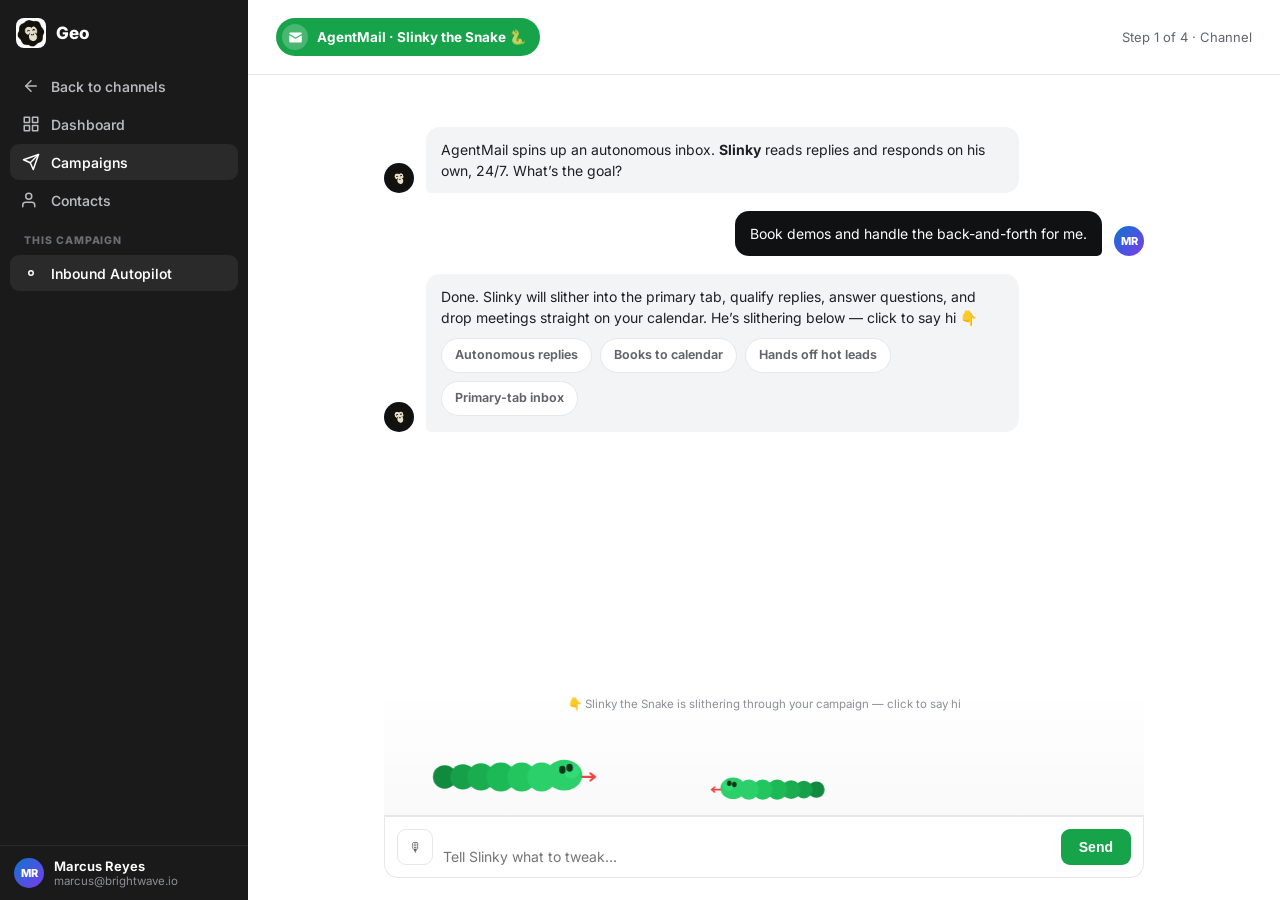
==== campaign-agentmail.html @ 087fc35e "Channel Critters — animal-per-channel outreach UI concept Pure HTML/CSS/SVG/JS prototype. Each outre" ====
<!DOCTYPE html>
<html lang="en">
<head>
<meta charset="UTF-8"><meta name="viewport" content="width=device-width,initial-scale=1">
<title>AgentMail campaign — Geodo</title>
<link rel="icon" href="assets/geodo-logo.png">
<link rel="preconnect" href="https://fonts.googleapis.com"><link rel="preconnect" href="https://fonts.gstatic.com" crossorigin>
<link href="https://fonts.googleapis.com/css2?family=Inter:wght@400;500;600;700;800;900&display=swap" rel="stylesheet">
<link rel="stylesheet" href="app.css">
</head>
<body data-channel="agentmail">
<div class="app">
  <aside class="sidebar">
    <div class="sb-top"><div class="sb-logo"><img src="assets/geodo-logo.png" alt="Geo"></div><div class="sb-brand">Geo</div></div>
    <nav class="sb-nav">
      <a class="sb-link" href="channels.html"><svg viewBox="0 0 24 24"><line x1="19" y1="12" x2="5" y2="12"/><polyline points="12 19 5 12 12 5"/></svg>Back to channels</a>
      <div class="sb-link"><svg viewBox="0 0 24 24"><rect x="3" y="3" width="7" height="7"/><rect x="14" y="3" width="7" height="7"/><rect x="14" y="14" width="7" height="7"/><rect x="3" y="14" width="7" height="7"/></svg>Dashboard</div>
      <div class="sb-link active"><svg viewBox="0 0 24 24"><line x1="22" y1="2" x2="11" y2="13"/><polygon points="22 2 15 22 11 13 2 9 22 2"/></svg>Campaigns</div>
      <div class="sb-link"><svg viewBox="0 0 24 24"><path d="M17 21v-2a4 4 0 0 0-4-4H5a4 4 0 0 0-4 4v2"/><circle cx="9" cy="7" r="4"/></svg>Contacts</div>
      <div class="sb-sec">This campaign</div>
      <div class="sb-link active"><svg viewBox="0 0 24 24"><circle cx="12" cy="12" r="3"/></svg>Inbound Autopilot</div>
    </nav>
    <div class="sb-bottom"><div class="sb-av">MR</div><div class="sb-user"><b>Marcus Reyes</b><span>marcus@brightwave.io</span></div></div>
  </aside>

  <main class="main">
    <div class="topbar">
      <span class="chan-pill" id="pill"><span class="dot"><svg viewBox="0 0 24 24"><path d="M2 5.5A1.5 1.5 0 0 1 3.5 4h17A1.5 1.5 0 0 1 22 5.5v.4l-10 6.1L2 5.9v-.4zM2 8.2V18.5A1.5 1.5 0 0 0 3.5 20h17a1.5 1.5 0 0 0 1.5-1.5V8.2l-9.48 5.78a1 1 0 0 1-1.04 0z"/></svg></span>AgentMail · Slinky the Snake 🐍</span>
      <div class="sub" style="margin-left:auto">Step 1 of 4 · Channel</div>
    </div>

    <div class="content" style="display:flex;flex-direction:column;padding-bottom:0">
      <div class="builder">
        <div class="chat" id="chat">
          <div class="msg geo"><div class="who"><img src="assets/geodo-logo.png"></div><div class="bubble">AgentMail spins up an autonomous inbox. <b>Slinky</b> reads replies and responds on his own, 24/7. What’s the goal?</div></div>
          <div class="msg me"><div class="who">MR</div><div class="bubble">Book demos and handle the back-and-forth for me.</div></div>
          <div class="msg geo"><div class="who"><img src="assets/geodo-logo.png"></div><div class="bubble">Done. Slinky will slither into the primary tab, qualify replies, answer questions, and drop meetings straight on your calendar. He’s slithering below — click to say hi 👇
            <div class="chips"><span class="chip">Autonomous replies</span><span class="chip">Books to calendar</span><span class="chip">Hands off hot leads</span><span class="chip">Primary-tab inbox</span></div>
          </div></div>
        </div>

        <div class="floor-wrap">
          <div class="critter-floor" id="floor"><div class="floor-hint">👇 Slinky the Snake is slithering through your campaign — click to say hi</div></div>
        </div>
        <div class="composer">
          <button class="mic">🎙</button>
          <textarea rows="1" placeholder="Tell Slinky what to tweak…"></textarea>
          <button class="send" id="send">Send</button>
        </div>
      </div>
    </div>
  </main>
</div>

<script src="critters.js"></script>
<script src="page-init.js"></script>
</body>
</html>
---- app.css ----
/* ═══ Geodo Critters demo — shared chrome + critter animation ═══ */
:root{
  --bg:#f0f0f3; --surface:#fff; --ink:#1c2024; --ink-2:#60646c; --ink-3:#8b8f97;
  --border:#e6e7eb; --sidebar:#1a1a1a; --sidebar-2:#2a2a2a;
  --radius:16px; --shadow:rgba(17,24,39,.06) 0 4px 16px, rgba(17,24,39,.04) 0 1px 3px;
  --shadow-h:rgba(17,24,39,.12) 0 18px 44px, rgba(17,24,39,.08) 0 3px 10px;
  --font:'Inter',-apple-system,BlinkMacSystemFont,system-ui,sans-serif;
}
*{margin:0;padding:0;box-sizing:border-box}
html,body{height:100%}
body{font-family:var(--font);background:var(--bg);color:var(--ink);-webkit-font-smoothing:antialiased}
a{color:inherit;text-decoration:none}

/* ── Layout ── */
.app{display:flex;height:100vh;width:100vw;overflow:hidden}
.sidebar{width:248px;min-width:248px;background:var(--sidebar);color:#e0e0e0;display:flex;flex-direction:column;flex-shrink:0}
.sb-top{display:flex;align-items:center;gap:10px;padding:18px 16px 14px}
.sb-logo{width:30px;height:30px;border-radius:8px;overflow:hidden;background:#fff;flex-shrink:0}
.sb-logo img{width:100%;height:100%;object-fit:contain}
.sb-brand{font-weight:800;font-size:17px;color:#fff}
.sb-nav{padding:6px 10px;display:flex;flex-direction:column;gap:2px;flex:1;overflow:auto}
.sb-link{display:flex;align-items:center;gap:11px;padding:9px 12px;border-radius:9px;color:#b8babf;font-size:14px;font-weight:550;cursor:pointer;transition:.15s}
.sb-link svg{width:18px;height:18px;stroke:currentColor;fill:none;stroke-width:2;stroke-linecap:round;stroke-linejoin:round}
.sb-link:hover{background:#242424;color:#fff}
.sb-link.active{background:var(--sidebar-2);color:#fff}
.sb-sec{font-size:10.5px;font-weight:800;letter-spacing:.09em;text-transform:uppercase;color:#6a6d72;padding:14px 14px 6px}
.sb-bottom{margin-top:auto;border-top:1px solid #2a2a2a;padding:12px 14px;display:flex;align-items:center;gap:10px}
.sb-av{width:30px;height:30px;border-radius:50%;background:linear-gradient(135deg,#0d74ce,#7c3aed);color:#fff;display:flex;align-items:center;justify-content:center;font-size:11px;font-weight:800}
.sb-user{min-width:0}
.sb-user b{display:block;font-size:13px;color:#fff;font-weight:650}
.sb-user span{display:block;font-size:11.5px;color:#8b8f97;overflow:hidden;text-overflow:ellipsis;white-space:nowrap}

.main{flex:1;display:flex;flex-direction:column;overflow:hidden;background:var(--surface)}
.topbar{display:flex;align-items:center;gap:14px;padding:18px 28px;border-bottom:1px solid var(--border)}
.topbar h1{font-size:20px;font-weight:800;letter-spacing:-.02em}
.topbar .sub{font-size:13px;color:var(--ink-2)}
.content{flex:1;overflow:auto;padding:26px 28px 0}

/* ── Stepper ── */
.stepper{display:flex;align-items:center;gap:8px;margin-bottom:22px}
.step{display:flex;align-items:center;gap:8px;background:#fff;border:1px solid var(--border);border-radius:9999px;padding:7px 14px;font-size:13px;font-weight:650;color:var(--ink-3)}
.step .num{width:20px;height:20px;border-radius:50%;background:#eceef1;color:var(--ink-2);display:flex;align-items:center;justify-content:center;font-size:11px;font-weight:800}
.step.active{background:#101113;border-color:#101113;color:#fff}
.step.active .num{background:#fff;color:#101113}
.step.done{color:#16a34a;border-color:#bbf0cd;background:#f0fdf4}
.step.done .num{background:#16a34a;color:#fff}
.step-sep{width:18px;height:2px;background:var(--border);border-radius:2px}

/* ── Channel grid ── */
.grid{display:grid;grid-template-columns:repeat(auto-fill,minmax(248px,1fr));gap:26px 20px;padding-top:30px;padding-bottom:48px}
.chan-card{position:relative;background:var(--surface);border:1px solid var(--border);border-radius:var(--radius);padding:22px 20px 20px;box-shadow:var(--shadow);transition:transform .18s ease,box-shadow .18s ease,border-color .18s;cursor:pointer;overflow:visible}
.chan-card:hover{transform:translateY(-4px);box-shadow:var(--shadow-h)}
.chan-perch{position:absolute;top:-58px;left:50%;transform:translateX(-50%);width:128px;height:96px;display:flex;align-items:flex-end;justify-content:center;pointer-events:auto;z-index:2}
.chan-head{display:flex;align-items:center;gap:10px;margin-top:8px}
.chan-badge{width:34px;height:34px;border-radius:9px;display:flex;align-items:center;justify-content:center;color:#fff;flex-shrink:0}
.chan-badge svg{width:19px;height:19px;fill:#fff}
.chan-card h3{font-size:16px;font-weight:750}
.chan-card .mascot{font-size:12px;font-weight:600;color:var(--ink-3);margin-top:1px}
.chan-card p{font-size:13px;color:var(--ink-2);line-height:1.45;margin:12px 0 16px;min-height:38px}
.chan-go{display:inline-flex;align-items:center;gap:6px;font-size:13px;font-weight:750;padding:8px 14px;border-radius:9px;color:#fff}
.chan-meta{position:absolute;top:16px;right:16px;font-size:11px;font-weight:700;color:var(--ink-3);background:#f3f4f6;border-radius:9999px;padding:4px 9px}

/* ── Campaign builder (chat) ── */
.builder{display:flex;flex-direction:column;height:100%}
.chan-pill{display:inline-flex;align-items:center;gap:9px;padding:6px 14px 6px 6px;border-radius:9999px;color:#fff;font-weight:700;font-size:13.5px}
.chan-pill .dot{width:26px;height:26px;border-radius:9999px;background:rgba(255,255,255,.22);display:flex;align-items:center;justify-content:center}
.chan-pill .dot svg{width:15px;height:15px;fill:#fff}
.chat{flex:1;overflow:auto;padding:8px 0 6px;max-width:760px;margin:0 auto;width:100%}
.msg{display:flex;gap:12px;margin:18px 0;align-items:flex-end}
.msg .who{width:30px;height:30px;border-radius:50%;flex-shrink:0;display:flex;align-items:center;justify-content:center;font-size:11px;font-weight:800;overflow:hidden}
.msg .who img{width:100%;height:100%;object-fit:cover}
.bubble{padding:12px 15px;border-radius:14px;font-size:14px;line-height:1.5;max-width:78%}
.msg.geo .who{background:#101113}
.msg.geo .who img{padding:4px}
.msg.geo .bubble{background:#f3f4f6;color:#1c2024;border-bottom-left-radius:5px}
.msg.me{flex-direction:row-reverse}
.msg.me .who{background:linear-gradient(135deg,#0d74ce,#7c3aed);color:#fff}
.msg.me .bubble{background:#101113;color:#fff;border-bottom-right-radius:5px}
.chips{display:flex;flex-wrap:wrap;gap:8px;margin:10px 0 4px}
.chip{font-size:12.5px;font-weight:650;border:1px solid var(--border);border-radius:9999px;padding:7px 13px;background:#fff;color:var(--ink-2)}

/* ── Critter floor above composer ── */
.floor-wrap{max-width:760px;margin:0 auto;width:100%}
.critter-floor{position:relative;height:128px;border-radius:14px 14px 0 0;
  background:linear-gradient(180deg,transparent,rgba(0,0,0,.025));overflow:hidden}
.critter-floor::after{content:"";position:absolute;left:0;right:0;bottom:0;height:2px;background:var(--border)}
.floor-hint{position:absolute;top:8px;left:0;right:0;text-align:center;font-size:11.5px;color:var(--ink-3);pointer-events:none}
.composer{max-width:760px;margin:0 auto 22px;width:100%;display:flex;gap:10px;align-items:flex-end;
  border:1px solid var(--border);border-top:0;border-radius:0 0 14px 14px;padding:12px;background:#fff}
.composer textarea{flex:1;border:0;resize:none;font:inherit;font-size:14px;outline:none;max-height:90px}
.composer .mic{width:36px;height:36px;border-radius:9px;border:1px solid var(--border);background:#fff;color:var(--ink-2);cursor:pointer}
.composer .send{padding:10px 18px;border-radius:9px;border:0;color:#fff;font-weight:700;font-size:14px;cursor:pointer}

/* ═══════════ CRITTER ANIMATION ═══════════ */
.critter-wrap{position:absolute;bottom:0;left:0;will-change:transform}
.critter-hop{transform-origin:bottom center}
.critter{width:100%;cursor:pointer;user-select:none}
.bust.critter{width:100%}
.c-svg{width:100%;height:auto;display:block;overflow:visible}
.critter.face-left .c-svg{transform:scaleX(-1)}

/* animated parts pivot around their own box */
.leg,.arm,.ear,.tail,.wing,.eye,.seg{transform-box:fill-box}
.leg{transform-origin:50% 12%}
.arm{transform-origin:50% 12%}
.ear{transform-origin:50% 92%}
.tail{transform-origin:88% 55%}
.wing{transform-origin:78% 30%}
.eye{transform-origin:50% 50%}

/* eyes blink always */
.eye{animation:c-blink 4.2s infinite}
.critter:nth-of-type(odd) .eye{animation-delay:.8s}
@keyframes c-blink{0%,93%,100%{transform:scaleY(1)}96.5%{transform:scaleY(.12)}}

/* walking gait — diagonal leg pairs */
.critter.moving .leg-fn,.critter.moving .leg-bf{animation:c-legA .46s infinite ease-in-out}
.critter.moving .leg-ff,.critter.moving .leg-bn,.critter.moving .arm{animation:c-legB .46s infinite ease-in-out}
.critter.moving .c-body{animation:c-bob .46s infinite ease-in-out}
.critter.moving .tail{animation:c-sway .62s infinite ease-in-out}
@keyframes c-legA{0%,100%{transform:rotate(22deg)}50%{transform:rotate(-22deg)}}
@keyframes c-legB{0%,100%{transform:rotate(-22deg)}50%{transform:rotate(22deg)}}
@keyframes c-bob{0%,100%{transform:translateY(0)}50%{transform:translateY(-3px)}}
@keyframes c-sway{0%,100%{transform:rotate(-9deg)}50%{transform:rotate(10deg)}}

/* snake slither (no legs) — travelling wave across segments */
.critter.moving.gait-slither .seg{animation:c-slither .9s infinite ease-in-out;animation-delay:calc(var(--i) * -0.11s)}
@keyframes c-slither{0%,100%{transform:translateY(-5px)}50%{transform:translateY(5px)}}
.snake .tongue{transform-box:fill-box;transform-origin:0% 50%;animation:c-tongue 1.4s infinite}
@keyframes c-tongue{0%,82%,100%{transform:scaleX(.3);opacity:0}86%,95%{transform:scaleX(1);opacity:1}}

/* bird hop while moving */
.critter-hop.hopping{animation:c-hop .5s infinite ease-in-out}
@keyframes c-hop{0%,100%{transform:translateY(0)}42%{transform:translateY(-15px)}}

/* click → jump */
.critter-hop.jump{animation:c-jump .6s ease}
@keyframes c-jump{0%{transform:translateY(0)}28%{transform:translateY(-28px)}52%{transform:translateY(0)}72%{transform:translateY(-9px)}100%{transform:translateY(0)}}

/* speech bubble */
.critter-say{position:absolute;left:50%;bottom:calc(100% - 6px);transform:translate(-50%,8px) scale(.9);
  background:#101113;color:#fff;font-size:12.5px;font-weight:600;line-height:1.35;padding:8px 12px;border-radius:12px;
  white-space:nowrap;box-shadow:var(--shadow);opacity:0;transition:.26s cubic-bezier(.2,.9,.3,1.3);pointer-events:none;z-index:5}
.critter-say::after{content:"";position:absolute;top:100%;left:50%;transform:translateX(-50%);border:7px solid transparent;border-top-color:#101113}
.critter-say.show{opacity:1;transform:translate(-50%,0) scale(1)}

/* ── busts on channel cards: idle bob + blink, wave on hover ── */
.bust .c-body{transform-origin:bottom center}
.critter.idle .c-body{animation:c-bobIdle 2.6s infinite ease-in-out}
.critter.idle .tail{animation:c-sway 1.8s infinite ease-in-out}
.critter.idle.gait-slither .seg{animation:c-slither 1.6s infinite ease-in-out;animation-delay:calc(var(--i) * -0.16s)}
.critter.idle .wing{animation:c-flap 1.3s infinite ease-in-out}
@keyframes c-bobIdle{0%,100%{transform:translateY(0)}50%{transform:translateY(-4px)}}
@keyframes c-flap{0%,100%{transform:rotate(0)}50%{transform:rotate(-20deg)}}
.critter.wave{animation:c-waveHop .6s ease}
.critter.wave .arm,.critter.wave .ear{animation:c-armWave .6s ease}
@keyframes c-waveHop{0%{transform:translateY(0) rotate(0)}28%{transform:translateY(-12px) rotate(-4deg)}60%{transform:translateY(0) rotate(3deg)}100%{transform:translateY(0)}}
@keyframes c-armWave{0%,100%{transform:rotate(0)}50%{transform:rotate(-32deg)}}

@media (prefers-reduced-motion:reduce){.critter *,.critter-hop{animation:none!important}}
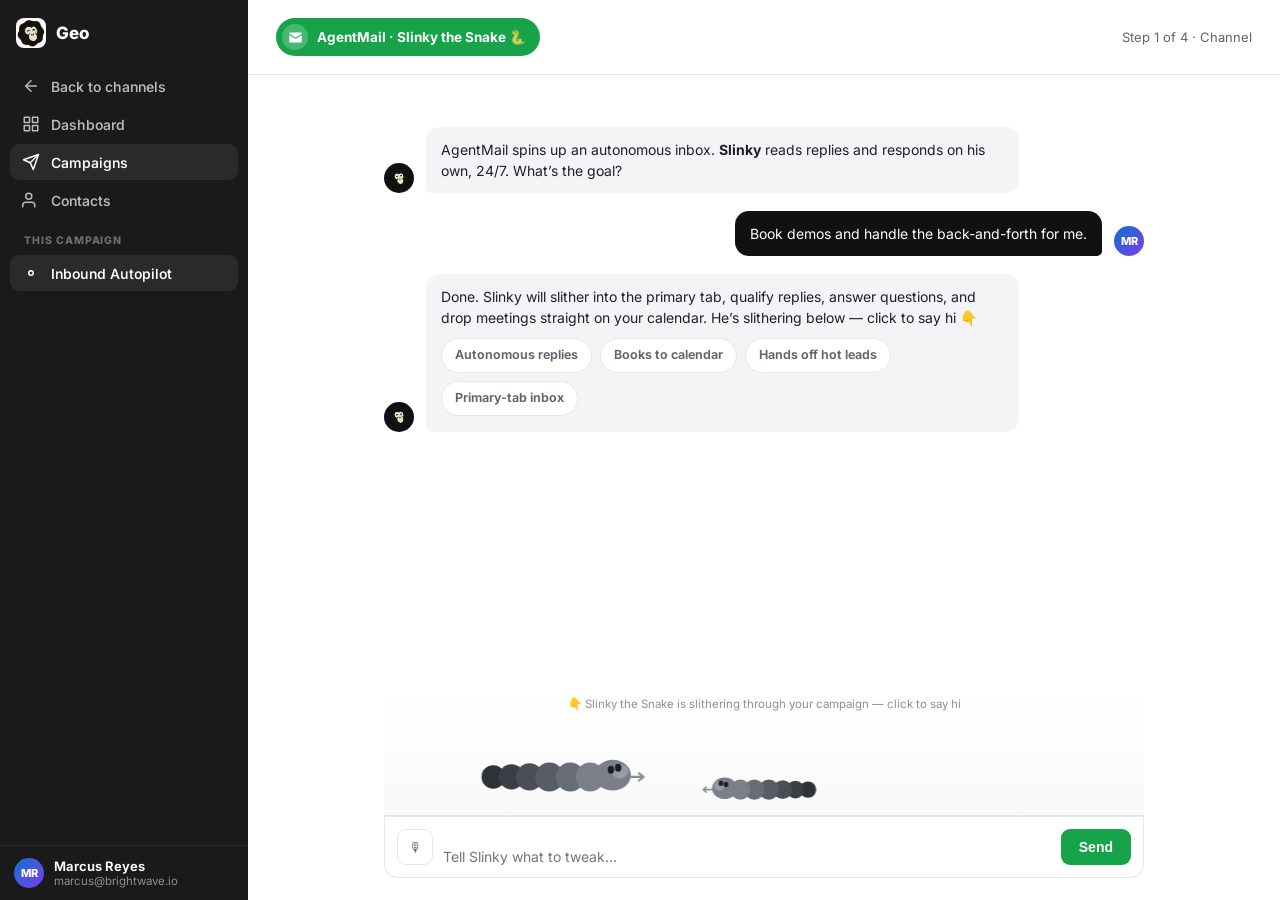
==== commit 110a5c6f: "Cache-bust critter scripts so the monochrome version always loads Co-Authored-By: Claude Opus 4.8 (1" ====
--- a/campaign-agentmail.html
+++ b/campaign-agentmail.html
@@ -52,7 +52,7 @@
   </main>
 </div>
 
-<script src="critters.js"></script>
-<script src="page-init.js"></script>
+<script src="critters.js?v=2"></script>
+<script src="page-init.js?v=2"></script>
 </body>
 </html>
